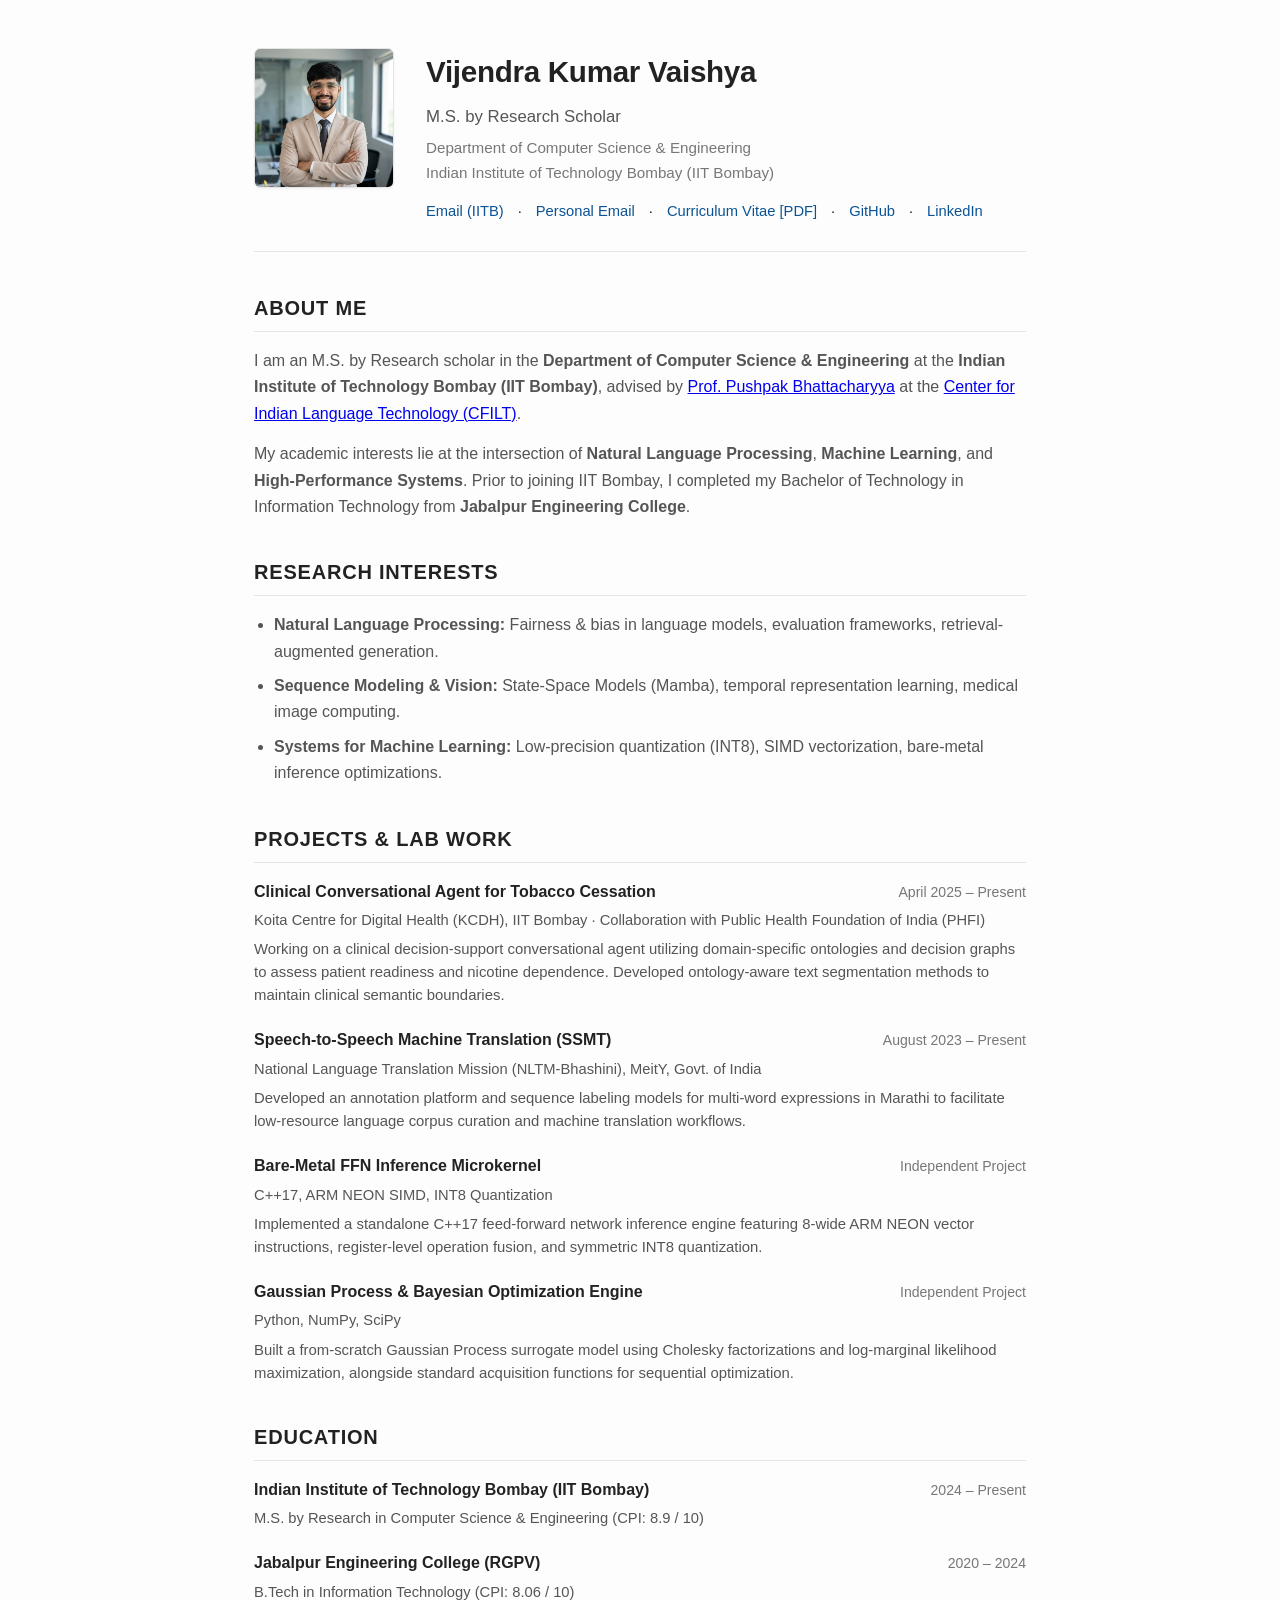
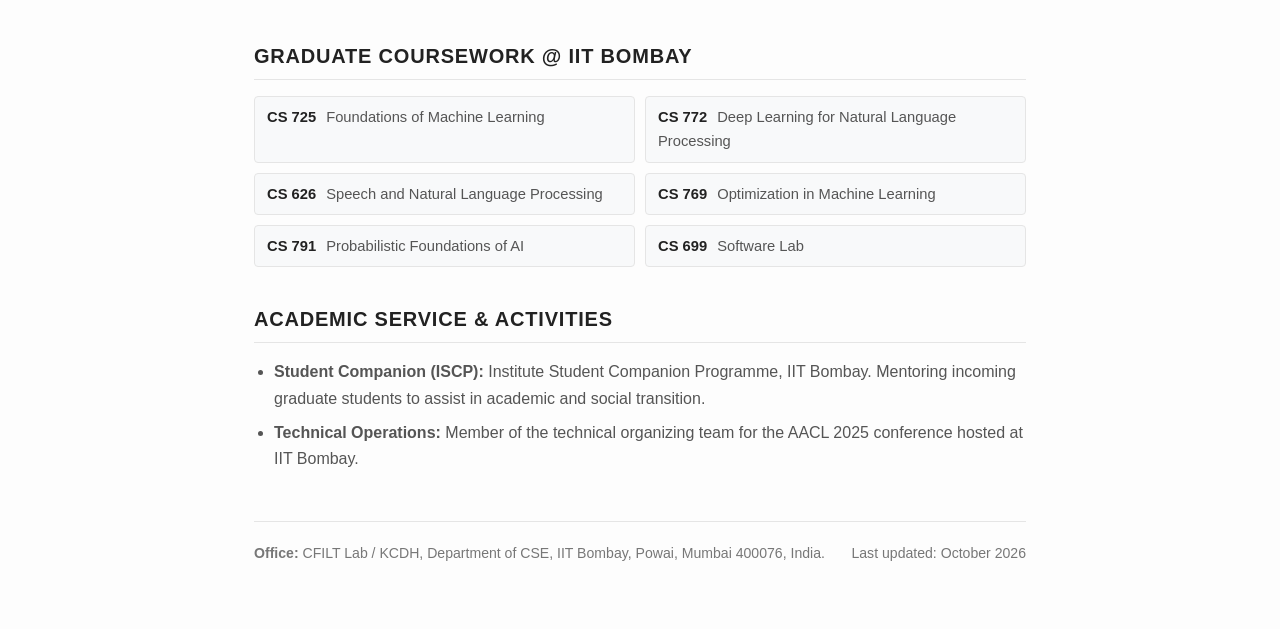
==== iitb-website/index.html @ 40fec89d "feat: add dedicated academic homepage for IIT Bombay server" ====
<!DOCTYPE html>
<html lang="en">

<head>
  <meta charset="UTF-8">
  <meta name="viewport" content="width=device-width, initial-scale=1.0">
  <title>Vijendra Kumar Vaishya · IIT Bombay</title>
  <meta name="description"
    content="Academic homepage of Vijendra Kumar Vaishya, M.S. by Research student in the Department of Computer Science & Engineering, Indian Institute of Technology Bombay.">
  <link rel="stylesheet" href="style.css">
</head>

<body>

  <main class="container">

    <!-- Profile Header -->
    <header class="profile-header">
      <div class="profile-photo-wrapper">
        <img src="assets/profile.jpg" alt="Vijendra Kumar Vaishya" class="profile-photo" width="140" height="140">
      </div>

      <div class="profile-info">
        <h1 class="profile-name">Vijendra Kumar Vaishya</h1>
        <div class="profile-title">M.S. by Research Scholar</div>
        <div class="profile-affiliation">
          Department of Computer Science & Engineering<br>
          Indian Institute of Technology Bombay (IIT Bombay)
        </div>

        <nav class="profile-links" aria-label="Quick links">
          <a href="mailto:vijendra@cse.iitb.ac.in">Email (IITB)</a>
          <span>·</span>
          <a href="mailto:vijendra9753@gmail.com">Personal Email</a>
          <span>·</span>
          <a href="cv.pdf" target="_blank">Curriculum Vitae [PDF]</a>
          <span>·</span>
          <a href="https://github.com/vennyvirtuoso" target="_blank" rel="noopener">GitHub</a>
          <span>·</span>
          <a href="https://www.linkedin.com/in/vijendra-kumar-vaishya/" target="_blank" rel="noopener">LinkedIn</a>
        </nav>
      </div>
    </header>

    <!-- About Section -->
    <section id="about">
      <h2>About Me</h2>
      <p>
        I am an M.S. by Research scholar in the <strong>Department of Computer Science & Engineering</strong> at the
        <strong>Indian Institute of Technology Bombay (IIT Bombay)</strong>, advised by
        <a href="https://www.cse.iitb.ac.in/~pb/" target="_blank" rel="noopener">Prof. Pushpak Bhattacharyya</a> at the
        <a href="https://www.cfilt.iitb.ac.in/" target="_blank" rel="noopener">Center for Indian Language Technology (CFILT)</a>.
      </p>
      <p>
        My academic interests lie at the intersection of <strong>Natural Language Processing</strong>,
        <strong>Machine Learning</strong>, and <strong>High-Performance Systems</strong>.
        Prior to joining IIT Bombay, I completed my Bachelor of Technology in Information Technology from
        <strong>Jabalpur Engineering College</strong>.
      </p>
    </section>

    <!-- Research Interests -->
    <section id="interests">
      <h2>Research Interests</h2>
      <ul>
        <li><strong>Natural Language Processing:</strong> Fairness & bias in language models, evaluation frameworks, retrieval-augmented generation.</li>
        <li><strong>Sequence Modeling & Vision:</strong> State-Space Models (Mamba), temporal representation learning, medical image computing.</li>
        <li><strong>Systems for Machine Learning:</strong> Low-precision quantization (INT8), SIMD vectorization, bare-metal inference optimizations.</li>
      </ul>
    </section>

    <!-- Projects & Lab Work -->
    <section id="projects">
      <h2>Projects & Lab Work</h2>

      <div class="item-block">
        <div class="item-header">
          <span class="item-title">Clinical Conversational Agent for Tobacco Cessation</span>
          <span class="item-time">April 2025 – Present</span>
        </div>
        <div class="item-subtitle">Koita Centre for Digital Health (KCDH), IIT Bombay · Collaboration with Public Health Foundation of India (PHFI)</div>
        <p class="item-desc">
          Working on a clinical decision-support conversational agent utilizing domain-specific ontologies and decision graphs to assess patient readiness and nicotine dependence. Developed ontology-aware text segmentation methods to maintain clinical semantic boundaries.
        </p>
      </div>

      <div class="item-block">
        <div class="item-header">
          <span class="item-title">Speech-to-Speech Machine Translation (SSMT)</span>
          <span class="item-time">August 2023 – Present</span>
        </div>
        <div class="item-subtitle">National Language Translation Mission (NLTM-Bhashini), MeitY, Govt. of India</div>
        <p class="item-desc">
          Developed an annotation platform and sequence labeling models for multi-word expressions in Marathi to facilitate low-resource language corpus curation and machine translation workflows.
        </p>
      </div>

      <div class="item-block">
        <div class="item-header">
          <span class="item-title">Bare-Metal FFN Inference Microkernel</span>
          <span class="item-time">Independent Project</span>
        </div>
        <div class="item-subtitle">C++17, ARM NEON SIMD, INT8 Quantization</div>
        <p class="item-desc">
          Implemented a standalone C++17 feed-forward network inference engine featuring 8-wide ARM NEON vector instructions, register-level operation fusion, and symmetric INT8 quantization.
        </p>
      </div>

      <div class="item-block">
        <div class="item-header">
          <span class="item-title">Gaussian Process & Bayesian Optimization Engine</span>
          <span class="item-time">Independent Project</span>
        </div>
        <div class="item-subtitle">Python, NumPy, SciPy</div>
        <p class="item-desc">
          Built a from-scratch Gaussian Process surrogate model using Cholesky factorizations and log-marginal likelihood maximization, alongside standard acquisition functions for sequential optimization.
        </p>
      </div>
    </section>

    <!-- Education -->
    <section id="education">
      <h2>Education</h2>

      <div class="item-block">
        <div class="item-header">
          <span class="item-title">Indian Institute of Technology Bombay (IIT Bombay)</span>
          <span class="item-time">2024 – Present</span>
        </div>
        <div class="item-subtitle">M.S. by Research in Computer Science & Engineering (CPI: 8.9 / 10)</div>
      </div>

      <div class="item-block">
        <div class="item-header">
          <span class="item-title">Jabalpur Engineering College (RGPV)</span>
          <span class="item-time">2020 – 2024</span>
        </div>
        <div class="item-subtitle">B.Tech in Information Technology (CPI: 8.06 / 10)</div>
      </div>
    </section>

    <!-- Graduate Coursework -->
    <section id="coursework">
      <h2>Graduate Coursework @ IIT Bombay</h2>
      <div class="course-grid">
        <div class="course-item"><span class="course-code">CS 725</span> Foundations of Machine Learning</div>
        <div class="course-item"><span class="course-code">CS 772</span> Deep Learning for Natural Language Processing</div>
        <div class="course-item"><span class="course-code">CS 626</span> Speech and Natural Language Processing</div>
        <div class="course-item"><span class="course-code">CS 769</span> Optimization in Machine Learning</div>
        <div class="course-item"><span class="course-code">CS 791</span> Probabilistic Foundations of AI</div>
        <div class="course-item"><span class="course-code">CS 699</span> Software Lab</div>
      </div>
    </section>

    <!-- Academic Service -->
    <section id="service">
      <h2>Academic Service & Activities</h2>
      <ul>
        <li><strong>Student Companion (ISCP):</strong> Institute Student Companion Programme, IIT Bombay. Mentoring incoming graduate students to assist in academic and social transition.</li>
        <li><strong>Technical Operations:</strong> Member of the technical organizing team for the AACL 2025 conference hosted at IIT Bombay.</li>
      </ul>
    </section>

    <!-- Contact & Footer -->
    <footer class="footer">
      <div>
        <strong>Office:</strong> CFILT Lab / KCDH, Department of CSE, IIT Bombay, Powai, Mumbai 400076, India.
      </div>
      <div>
        Last updated: October 2026
      </div>
    </footer>

  </main>

</body>

</html>
---- iitb-website/style.css ----
/* ==============================================================================
   Academic Homepage Stylesheet — Vijendra Kumar Vaishya (IIT Bombay)
   Clean, minimalist, high-legibility academic design
   ============================================================================== */

:root {
  --bg-color: #fdfdfd;
  --text-main: #222222;
  --text-secondary: #555555;
  --text-muted: #777777;
  --link-color: #0b5394;
  --link-hover: #063259;
  --border-color: #e5e5e5;
  --accent: #003366; /* IITB navy */
  --card-bg: #f8f9fa;
  --font-sans: -apple-system, BlinkMacSystemFont, "Segoe UI", Roboto, "Helvetica Neue", Arial, sans-serif;
  --font-serif: Georgia, "Times New Roman", Times, serif;
}

@media (prefers-color-scheme: dark) {
  :root {
    --bg-color: #121316;
    --text-main: #e2e4e8;
    --text-secondary: #a0a6b0;
    --text-muted: #717882;
    --link-color: #58a6ff;
    --link-hover: #79b8ff;
    --border-color: #272a30;
    --accent: #58a6ff;
    --card-bg: #181a1f;
  }
}

*, *::before, *::after {
  box-sizing: border-box;
}

body {
  margin: 0;
  padding: 0;
  background-color: var(--bg-color);
  color: var(--text-main);
  font-family: var(--font-sans);
  font-size: 16px;
  line-height: 1.65;
  -webkit-font-smoothing: antialiased;
}

.container {
  max-width: 820px;
  margin: 0 auto;
  padding: 48px 24px 64px 24px;
}

/* Header & Profile */
.profile-header {
  display: flex;
  flex-direction: row;
  align-items: flex-start;
  gap: 32px;
  margin-bottom: 40px;
  padding-bottom: 28px;
  border-bottom: 1px solid var(--border-color);
}

.profile-photo-wrapper {
  flex-shrink: 0;
}

.profile-photo {
  width: 140px;
  height: 140px;
  border-radius: 6px;
  object-fit: cover;
  border: 1px solid var(--border-color);
  box-shadow: 0 1px 3px rgba(0, 0, 0, 0.05);
}

.profile-info {
  flex-grow: 1;
}

.profile-name {
  margin: 0 0 6px 0;
  font-size: 1.85rem;
  font-weight: 700;
  color: var(--text-main);
  letter-spacing: -0.01em;
}

.profile-title {
  font-size: 1.05rem;
  color: var(--text-secondary);
  margin: 0 0 4px 0;
}

.profile-affiliation {
  font-size: 0.95rem;
  color: var(--text-muted);
  margin: 0 0 14px 0;
}

.profile-links {
  display: flex;
  flex-wrap: wrap;
  gap: 14px;
  font-size: 0.92rem;
}

.profile-links a {
  color: var(--link-color);
  text-decoration: none;
}

.profile-links a:hover {
  text-decoration: underline;
  color: var(--link-hover);
}

/* Section Headings */
h2 {
  font-size: 1.25rem;
  font-weight: 600;
  color: var(--text-main);
  margin: 36px 0 16px 0;
  padding-bottom: 6px;
  border-bottom: 1px solid var(--border-color);
  text-transform: uppercase;
  letter-spacing: 0.04em;
}

p {
  margin: 0 0 14px 0;
  color: var(--text-secondary);
}

/* Lists */
ul {
  margin: 0 0 20px 0;
  padding-left: 20px;
  color: var(--text-secondary);
}

li {
  margin-bottom: 8px;
}

/* Academic Item Block */
.item-block {
  margin-bottom: 20px;
}

.item-header {
  display: flex;
  justify-content: space-between;
  align-items: baseline;
  flex-wrap: wrap;
  gap: 8px;
  margin-bottom: 3px;
}

.item-title {
  font-weight: 600;
  color: var(--text-main);
}

.item-time {
  font-size: 0.88rem;
  color: var(--text-muted);
}

.item-subtitle {
  font-size: 0.92rem;
  color: var(--text-secondary);
  margin-bottom: 6px;
}

.item-desc {
  font-size: 0.93rem;
  color: var(--text-secondary);
  margin: 0;
  line-height: 1.55;
}

/* Course List Grid */
.course-grid {
  display: grid;
  grid-template-columns: repeat(auto-fill, minmax(280px, 1fr));
  gap: 10px;
  margin-top: 10px;
}

.course-item {
  font-size: 0.92rem;
  color: var(--text-secondary);
  background-color: var(--card-bg);
  padding: 8px 12px;
  border-radius: 4px;
  border: 1px solid var(--border-color);
}

.course-code {
  font-weight: 600;
  color: var(--text-main);
  margin-right: 6px;
}

/* Contact / Footer */
.footer {
  margin-top: 48px;
  padding-top: 20px;
  border-top: 1px solid var(--border-color);
  font-size: 0.88rem;
  color: var(--text-muted);
  display: flex;
  justify-content: space-between;
  flex-wrap: wrap;
  gap: 12px;
}

.footer a {
  color: var(--text-muted);
  text-decoration: underline;
}

/* Responsive */
@media (max-width: 600px) {
  .profile-header {
    flex-direction: column;
    align-items: center;
    text-align: center;
    gap: 16px;
  }
  .profile-links {
    justify-content: center;
  }
  .item-header {
    flex-direction: column;
  }
}
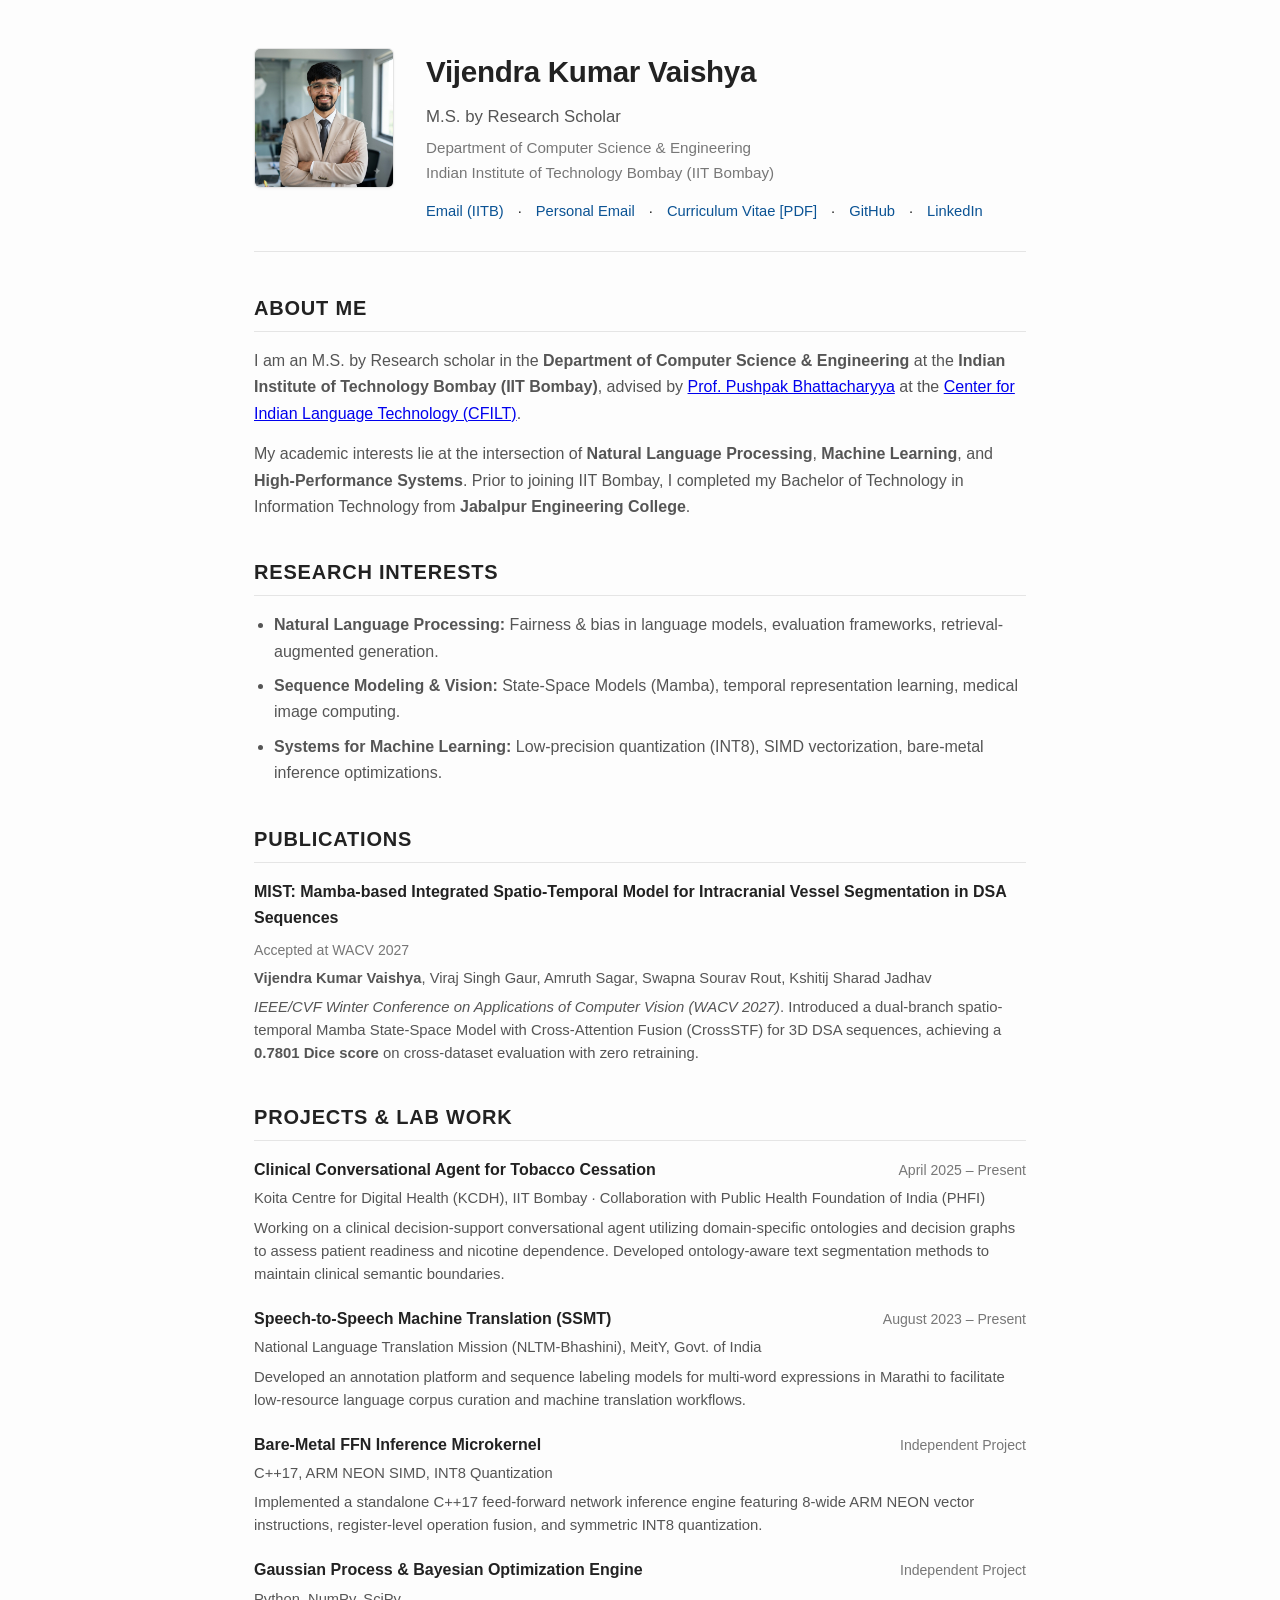
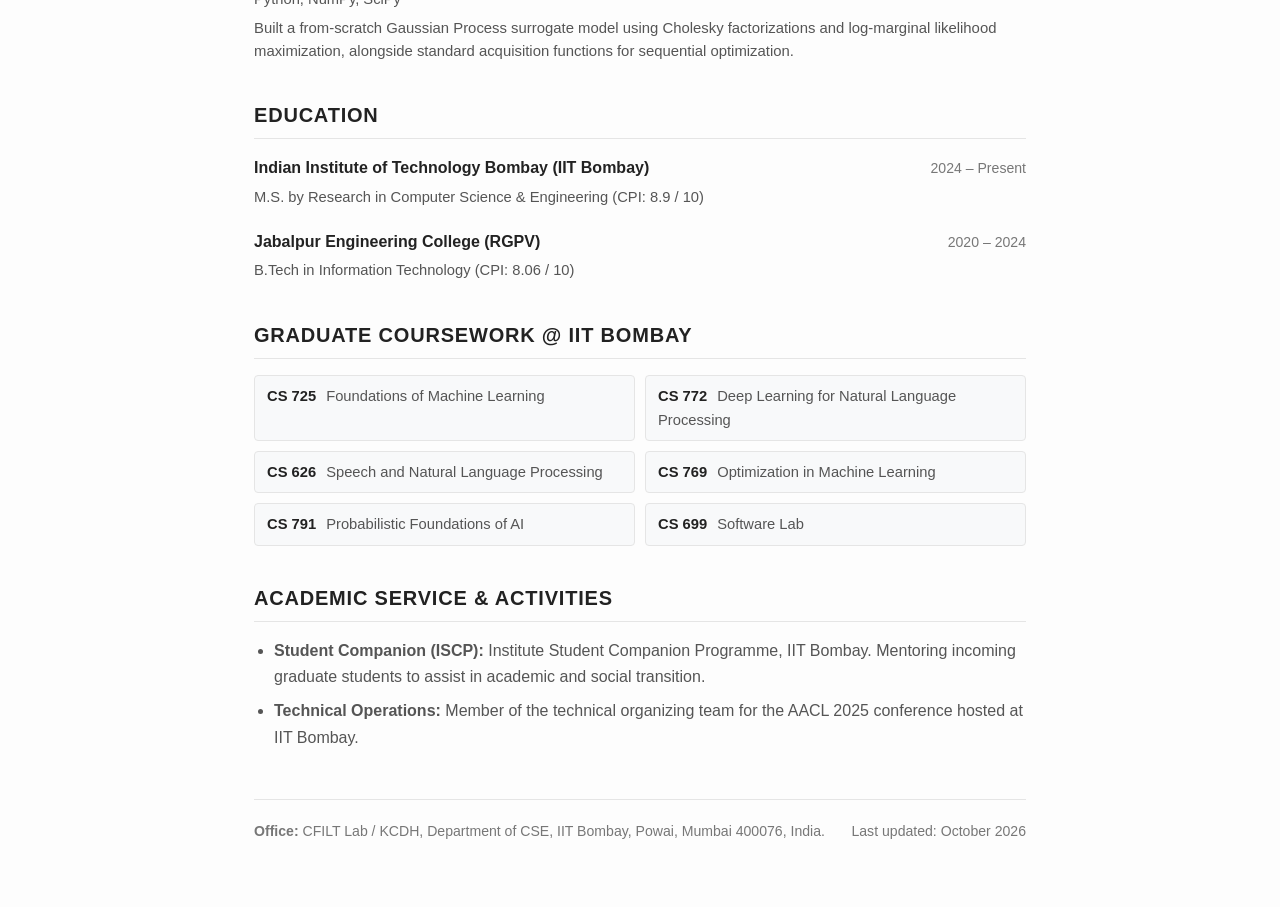
==== commit 56019be0: "wacv" ====
--- a/iitb-website/index.html
+++ b/iitb-website/index.html
@@ -7,6 +7,44 @@
   <title>Vijendra Kumar Vaishya · IIT Bombay</title>
   <meta name="description"
     content="Academic homepage of Vijendra Kumar Vaishya, M.S. by Research student in the Department of Computer Science & Engineering, Indian Institute of Technology Bombay.">
+  <meta name="author" content="Vijendra Kumar Vaishya">
+  <meta name="keywords"
+    content="Vijendra Kumar Vaishya, Vijendra Kumar, IIT Bombay, CSE, CFILT, Machine Learning, Deep Learning, Natural Language Processing, Mamba SSM, State Space Models, AI Researcher">
+
+  <!-- Crawlers & Search Engine Directives -->
+  <meta name="robots" content="index, follow, max-snippet:-1, max-image-preview:large, max-video-preview:-1">
+  <meta name="googlebot" content="index, follow">
+  <meta name="bingbot" content="index, follow">
+
+  <!-- Open Graph -->
+  <meta property="og:type" content="profile">
+  <meta property="og:title" content="Vijendra Kumar Vaishya · IIT Bombay">
+  <meta property="og:description"
+    content="M.S. by Research Scholar in the Department of Computer Science & Engineering, Indian Institute of Technology Bombay.">
+  <meta property="og:url" content="https://www.cse.iitb.ac.in/~vijendra/">
+  <meta property="og:image" content="https://www.cse.iitb.ac.in/~vijendra/assets/profile.jpg">
+
+  <!-- Structured Data / JSON-LD -->
+  <script type="application/ld+json">
+  {
+    "@context": "https://schema.org",
+    "@type": "Person",
+    "name": "Vijendra Kumar Vaishya",
+    "jobTitle": "M.S. by Research Scholar",
+    "worksFor": {
+      "@type": "EducationalOrganization",
+      "name": "Indian Institute of Technology Bombay",
+      "url": "https://www.iitb.ac.in/"
+    },
+    "url": "https://www.cse.iitb.ac.in/~vijendra/",
+    "sameAs": [
+      "https://github.com/vennyvirtuoso",
+      "https://www.linkedin.com/in/vijendra-kumar-vaishya/",
+      "https://bighome.iitb.ac.in/~24m2133/",
+      "https://vennyvirtuoso.github.io/Portfolio/"
+    ]
+  }
+  </script>
   <link rel="stylesheet" href="style.css">
 </head>
 
@@ -69,6 +107,22 @@
       </ul>
     </section>
 
+    <!-- Publications -->
+    <section id="publications">
+      <h2>Publications</h2>
+
+      <div class="item-block">
+        <div class="item-header">
+          <span class="item-title">MIST: Mamba-based Integrated Spatio-Temporal Model for Intracranial Vessel Segmentation in DSA Sequences</span>
+          <span class="item-time">Accepted at WACV 2027</span>
+        </div>
+        <div class="item-subtitle"><strong>Vijendra Kumar Vaishya</strong>, Viraj Singh Gaur, Amruth Sagar, Swapna Sourav Rout, Kshitij Sharad Jadhav</div>
+        <p class="item-desc">
+          <em>IEEE/CVF Winter Conference on Applications of Computer Vision (WACV 2027)</em>. Introduced a dual-branch spatio-temporal Mamba State-Space Model with Cross-Attention Fusion (CrossSTF) for 3D DSA sequences, achieving a <strong>0.7801 Dice score</strong> on cross-dataset evaluation with zero retraining.
+        </p>
+      </div>
+    </section>
+
     <!-- Projects & Lab Work -->
     <section id="projects">
       <h2>Projects & Lab Work</h2>
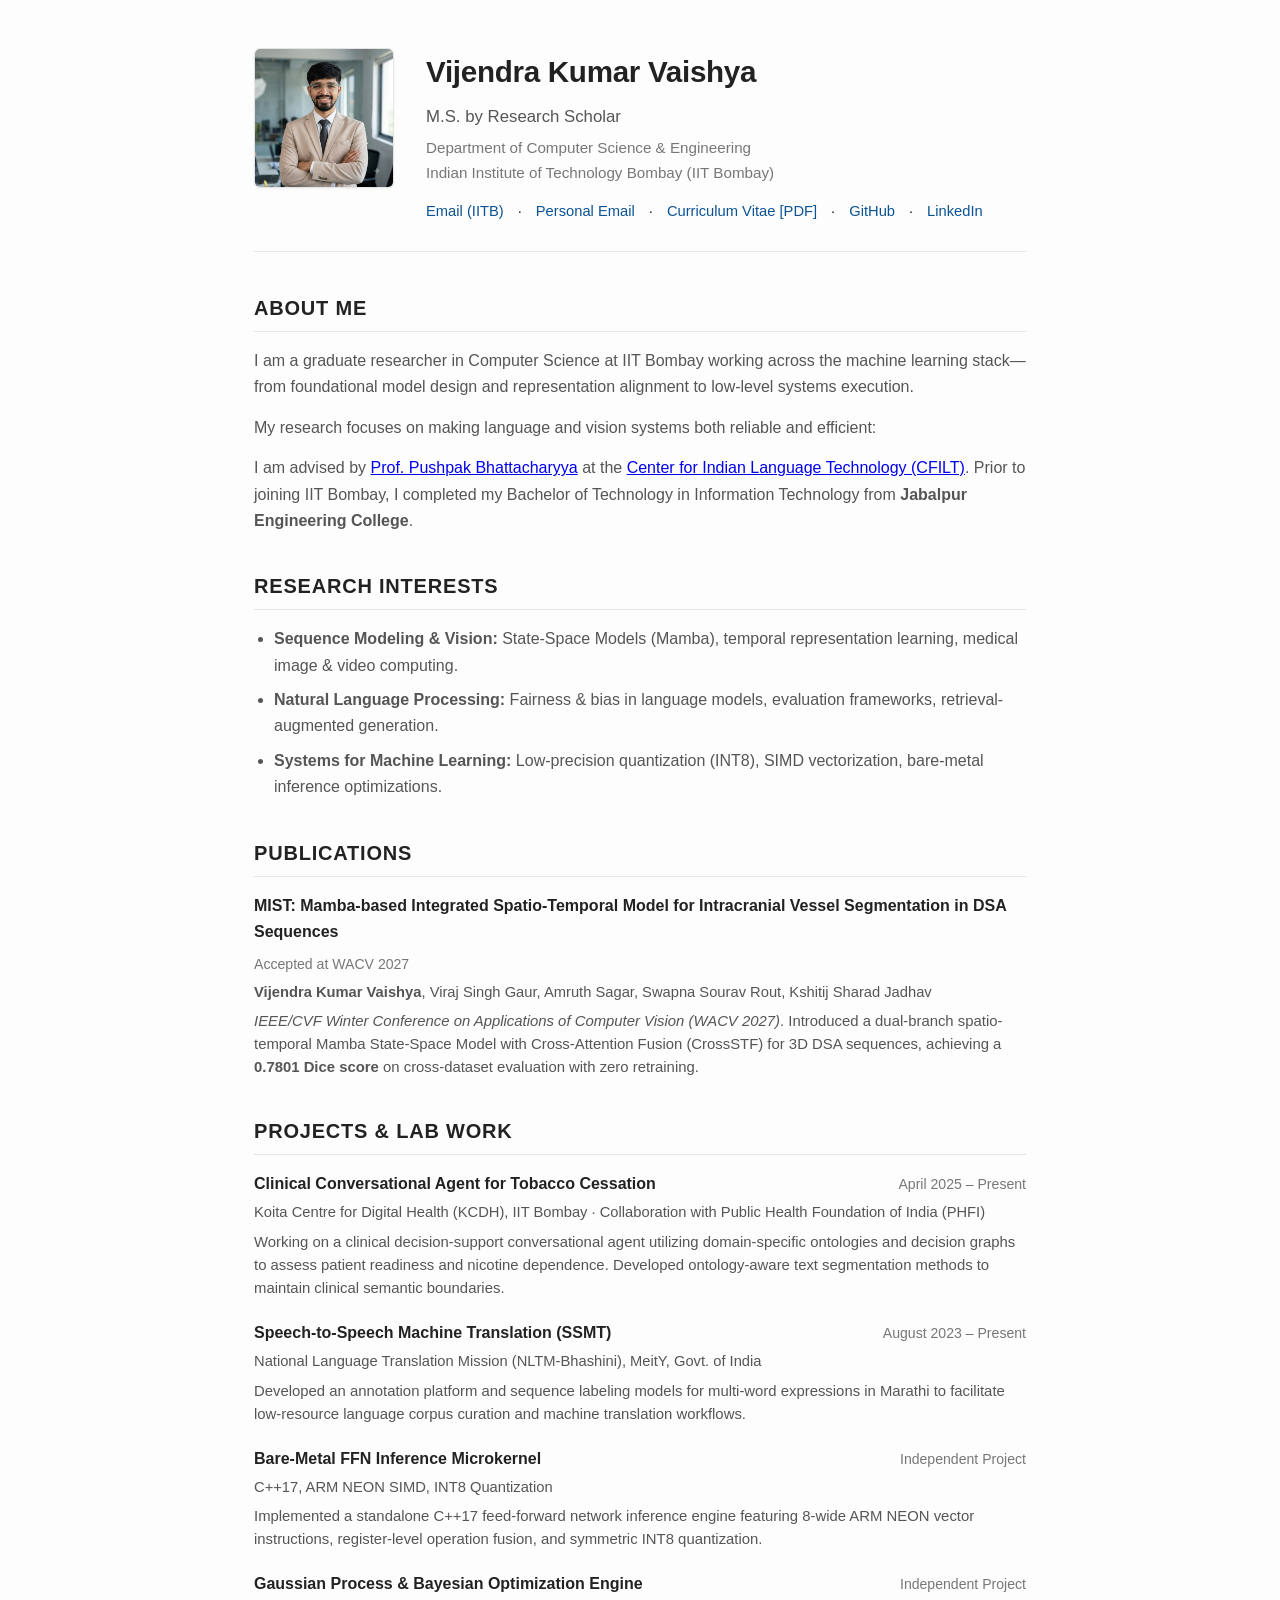
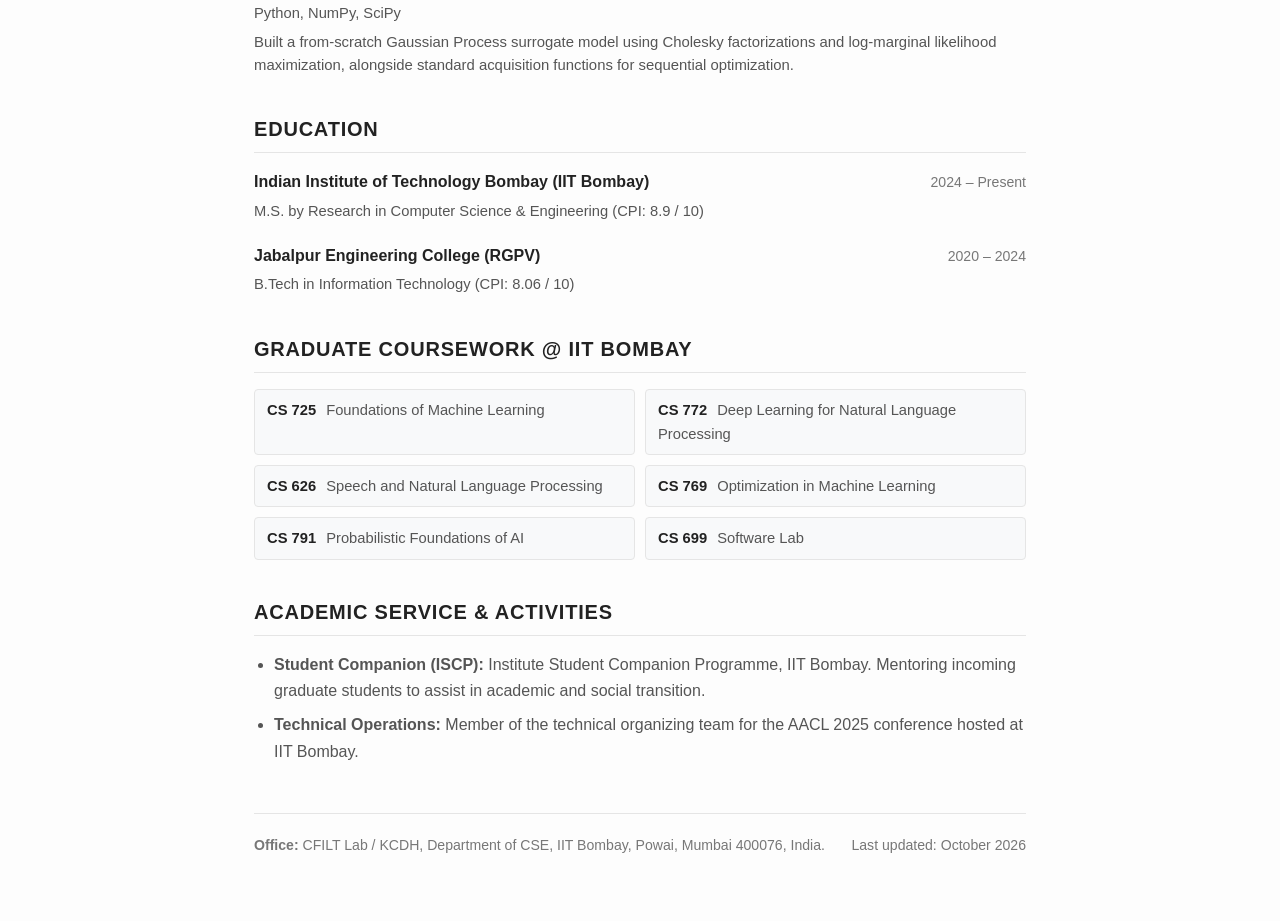
==== commit 8aed5f7c: "feat: reorder research (WACV first, EACL second), update intro bio, remove metric strip" ====
--- a/iitb-website/index.html
+++ b/iitb-website/index.html
@@ -84,14 +84,15 @@
     <section id="about">
       <h2>About Me</h2>
       <p>
-        I am an M.S. by Research scholar in the <strong>Department of Computer Science & Engineering</strong> at the
-        <strong>Indian Institute of Technology Bombay (IIT Bombay)</strong>, advised by
+        I am a graduate researcher in Computer Science at IIT Bombay working across the machine learning stack—from foundational model design and representation alignment to low-level systems execution.
+      </p>
+      <p>
+        My research focuses on making language and vision systems both reliable and efficient:
+      </p>
+      <p>
+        I am advised by
         <a href="https://www.cse.iitb.ac.in/~pb/" target="_blank" rel="noopener">Prof. Pushpak Bhattacharyya</a> at the
         <a href="https://www.cfilt.iitb.ac.in/" target="_blank" rel="noopener">Center for Indian Language Technology (CFILT)</a>.
-      </p>
-      <p>
-        My academic interests lie at the intersection of <strong>Natural Language Processing</strong>,
-        <strong>Machine Learning</strong>, and <strong>High-Performance Systems</strong>.
         Prior to joining IIT Bombay, I completed my Bachelor of Technology in Information Technology from
         <strong>Jabalpur Engineering College</strong>.
       </p>
@@ -101,8 +102,8 @@
     <section id="interests">
       <h2>Research Interests</h2>
       <ul>
-        <li><strong>Natural Language Processing:</strong> Fairness & bias in language models, evaluation frameworks, retrieval-augmented generation.</li>
-        <li><strong>Sequence Modeling & Vision:</strong> State-Space Models (Mamba), temporal representation learning, medical image computing.</li>
+        <li><strong>Sequence Modeling &amp; Vision:</strong> State-Space Models (Mamba), temporal representation learning, medical image &amp; video computing.</li>
+        <li><strong>Natural Language Processing:</strong> Fairness &amp; bias in language models, evaluation frameworks, retrieval-augmented generation.</li>
         <li><strong>Systems for Machine Learning:</strong> Low-precision quantization (INT8), SIMD vectorization, bare-metal inference optimizations.</li>
       </ul>
     </section>
